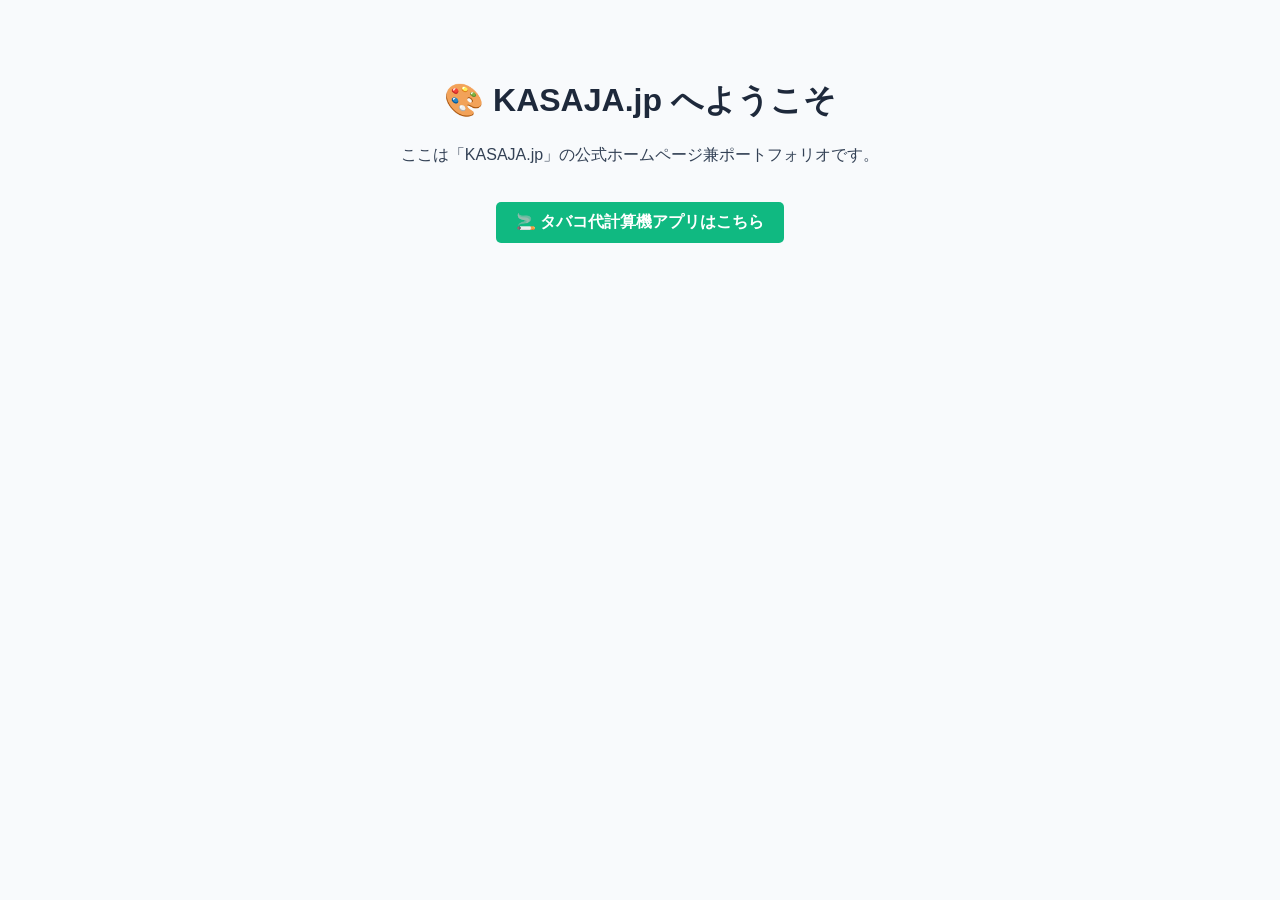
==== index.html @ 1ca85ca2 "Update and rename 大元.index.html to index.html" ====
<!DOCTYPE html>
<html lang="ja">
<head>
    <meta charset="UTF-8">
    <meta name="viewport" content="width=device-width, initial-scale=1.0">
    <title>KASAJA.jp | かさじゃ オフィシャルサイト</title>
    <style>
        body { font-family: sans-serif; background: #f8fafc; color: #334155; text-align: center; padding: 50px; }
        h1 { color: #1e293b; }
        .btn { display: inline-block; padding: 10px 20px; background: #10b981; color: white; text-decoration: none; border-radius: 5px; margin-top: 20px; font-weight: bold; }
    </style>
</head>
<body>
    <h1>🎨 KASAJA.jp へようこそ</h1>
    <p>ここは「KASAJA.jp」の公式ホームページ兼ポートフォリオです。</p>
    
    <a href="https://kasajajp.github.io/tobacco_healthcare_hp/" class="btn">🚬 タバコ代計算機アプリはこちら</a>
</body>
</html>
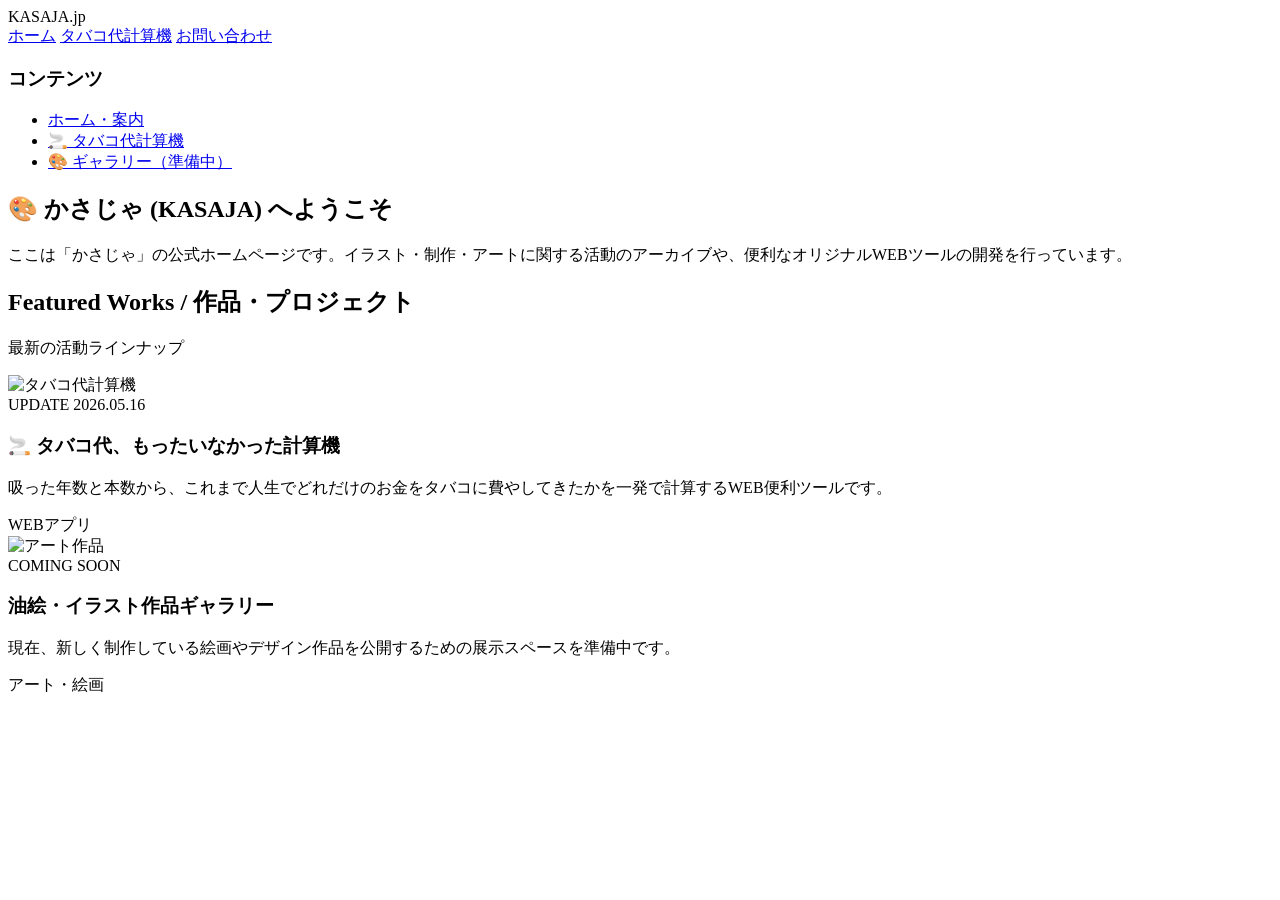
==== commit 6e05f387: "Refactor index.html structure and add header" ====
--- a/index.html
+++ b/index.html
@@ -4,16 +4,73 @@
     <meta charset="UTF-8">
     <meta name="viewport" content="width=device-width, initial-scale=1.0">
     <title>KASAJA.jp | かさじゃ オフィシャルサイト</title>
-    <style>
-        body { font-family: sans-serif; background: #f8fafc; color: #334155; text-align: center; padding: 50px; }
-        h1 { color: #1e293b; }
-        .btn { display: inline-block; padding: 10px 20px; background: #10b981; color: white; text-decoration: none; border-radius: 5px; margin-top: 20px; font-weight: bold; }
-    </style>
+    <link rel="stylesheet" href="style.css">
+    <script async src="https://pagead2.googlesyndication.com/pagead/js/adsbygoogle.js?client=ca-pub-1519450328099864" crossorigin="anonymous"></script>
 </head>
 <body>
-    <h1>🎨 KASAJA.jp へようこそ</h1>
-    <p>ここは「KASAJA.jp」の公式ホームページ兼ポートフォリオです。</p>
-    
-    <a href="https://kasajajp.github.io/tobacco_healthcare_hp/" class="btn">🚬 タバコ代計算機アプリはこちら</a>
+
+    <header>
+        <div class="header-container">
+            <div class="logo">KASAJA.jp</div>
+            <nav>
+                <a href="#">ホーム</a>
+                <a href="https://kasajajp.github.io/tobacco_healthcare_hp/">タバコ代計算機</a>
+                <a href="#">お問い合わせ</a>
+            </nav>
+        </div>
+    </header>
+
+    <div class="wrapper">
+        
+        <aside class="sidebar">
+            <h3>コンテンツ</h3>
+            <ul>
+                <li><a href="#" class="active">ホーム・案内</a></li>
+                <li><a href="https://kasajajp.github.io/tobacco_healthcare_hp/">🚬 タバコ代計算機</a></li>
+                <li><a href="#">🎨 ギャラリー（準備中）</a></li>
+            </ul>
+        </aside>
+
+        <main class="main-content">
+            
+            <section class="profile-section">
+                <h2>🎨 かさじゃ (KASAJA) へようこそ</h2>
+                <p class="intro-text">
+                    ここは「かさじゃ」の公式ホームページです。イラスト・制作・アートに関する活動のアーカイブや、便利なオリジナルWEBツールの開発を行っています。
+                </p>
+            </section>
+
+            <h2>Featured Works / 作品・プロジェクト</h2>
+            <p class="count">最新の活動ラインナップ</p>
+
+            <div class="card-grid">
+                <article class="card" onclick="location.href='https://kasajajp.github.io/tobacco_healthcare_hp/'">
+                    <div class="card-img-wrapper">
+                        <img src="https://via.placeholder.com/300x180/10b981/ffffff?text=Cigarette+Calculator" alt="タバコ代計算機">
+                    </div>
+                    <div class="card-content">
+                        <span class="date">UPDATE 2026.05.16</span>
+                        <h3 class="card-title">🚬 タバコ代、もったいなかった計算機</h3>
+                        <p class="card-text">吸った年数と本数から、これまで人生でどれだけのお金をタバコに費やしてきたかを一発で計算するWEB便利ツールです。</p>
+                        <span class="tag">WEBアプリ</span>
+                    </div>
+                </article>
+
+                <article class="card">
+                    <div class="card-img-wrapper">
+                        <img src="https://via.placeholder.com/300x180/ddd/999?text=Artwork+Archive" alt="アート作品">
+                    </div>
+                    <div class="card-content">
+                        <span class="date">COMING SOON</span>
+                        <h3 class="card-title">油絵・イラスト作品ギャラリー</h3>
+                        <p class="card-text">現在、新しく制作している絵画やデザイン作品を公開するための展示スペースを準備中です。</p>
+                        <span class="tag">アート・絵画</span>
+                    </div>
+                </article>
+            </div>
+        </main>
+
+    </div>
+
 </body>
 </html>
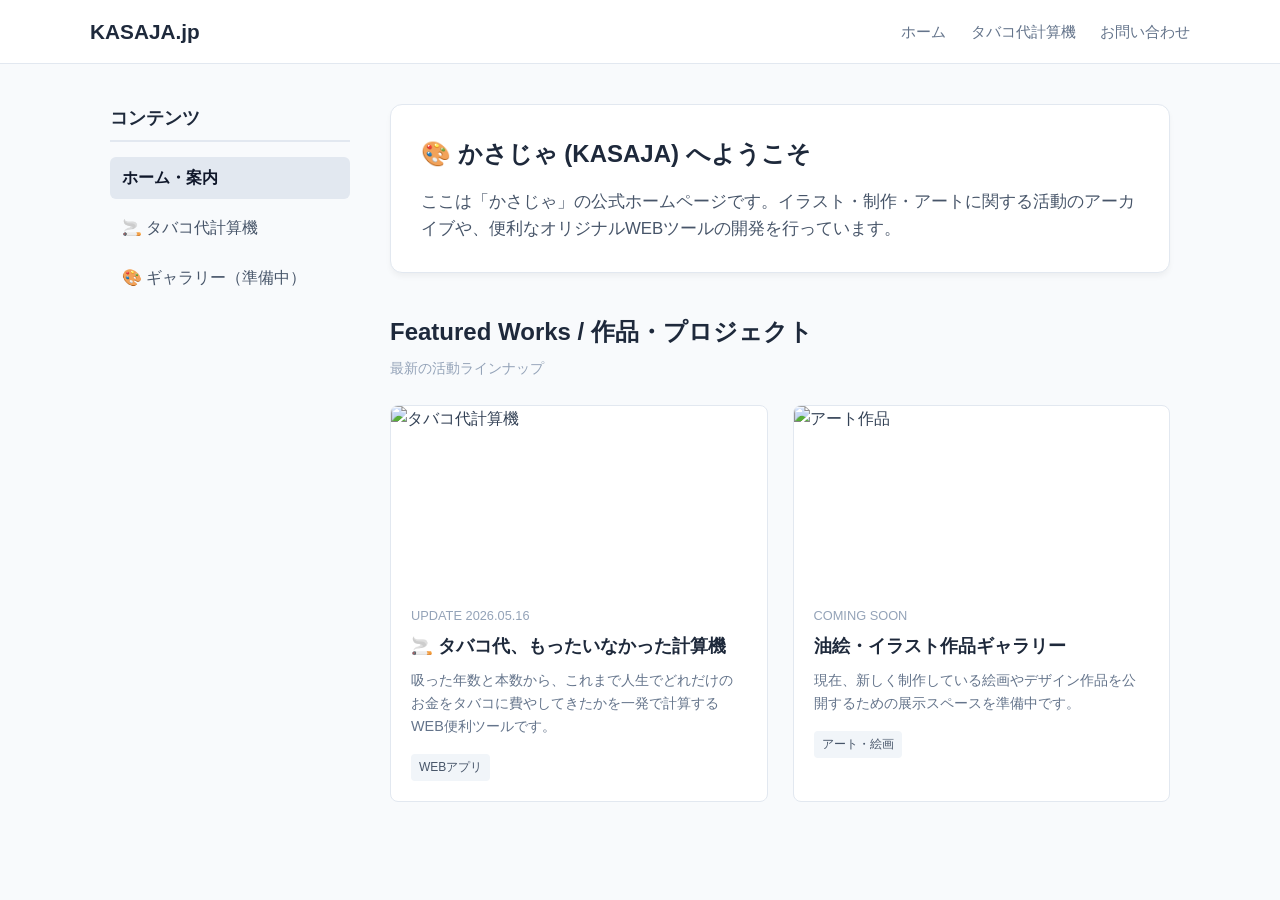
==== commit dadd6ff1: "Update index.html" ====
--- a/index.html
+++ b/index.html
@@ -11,10 +11,10 @@
 
     <header>
         <div class="header-container">
-            <div class="logo">KASAJA.jp</div>
+            <div class="logo"><a href="index.html">KASAJA.jp</a></div>
             <nav>
-                <a href="#">ホーム</a>
-                <a href="https://kasajajp.github.io/tobacco_healthcare_hp/">タバコ代計算機</a>
+                <a href="index.html">ホーム</a>
+                <a href="https://kasajajp.github.io/tobacco_healthcare/">タバコ代計算機</a>
                 <a href="#">お問い合わせ</a>
             </nav>
         </div>
@@ -25,8 +25,8 @@
         <aside class="sidebar">
             <h3>コンテンツ</h3>
             <ul>
-                <li><a href="#" class="active">ホーム・案内</a></li>
-                <li><a href="https://kasajajp.github.io/tobacco_healthcare_hp/">🚬 タバコ代計算機</a></li>
+                <li><a href="index.html" class="active">ホーム・案内</a></li>
+                <li><a href="https://kasajajp.github.io/tobacco_healthcare/">🚬 タバコ代計算機</a></li>
                 <li><a href="#">🎨 ギャラリー（準備中）</a></li>
             </ul>
         </aside>
@@ -44,7 +44,7 @@
             <p class="count">最新の活動ラインナップ</p>
 
             <div class="card-grid">
-                <article class="card" onclick="location.href='https://kasajajp.github.io/tobacco_healthcare_hp/'">
+                <article class="card" onclick="location.href='https://kasajajp.github.io/tobacco_healthcare/'">
                     <div class="card-img-wrapper">
                         <img src="https://via.placeholder.com/300x180/10b981/ffffff?text=Cigarette+Calculator" alt="タバコ代計算機">
                     </div>
--- a/style.css
+++ b/style.css
@@ -0,0 +1,191 @@
+/* 全体のリセットと共通設定 */
+* {
+    box-sizing: border-box;
+    margin: 0;
+    padding: 0;
+}
+body {
+    font-family: 'Helvetica Neue', Arial, sans-serif;
+    background-color: #f8fafc;
+    color: #334155;
+    line-height: 1.6;
+}
+a {
+    text-decoration: none;
+    color: inherit;
+}
+
+/* ヘッダーのデザイン */
+header {
+    background-color: #ffffff;
+    border-bottom: 1px solid #e2e8f0;
+    padding: 15px 20px;
+    position: sticky;
+    top: 0;
+    z-index: 100;
+}
+.header-container {
+    max-width: 1100px;
+    margin: 0 auto;
+    display: flex;
+    justify-content: space-between;
+    align-items: center;
+}
+.logo {
+    font-size: 1.3rem;
+    font-weight: bold;
+    color: #1e293b;
+}
+nav a {
+    margin-left: 20px;
+    font-size: 0.95rem;
+    color: #64748b;
+    font-weight: 500;
+}
+nav a:hover {
+    color: #0f172a;
+}
+
+/* 左右分割（2カラム）のレイアウト構造 */
+.wrapper {
+    max-width: 1100px;
+    margin: 40px auto;
+    padding: 0 20px;
+    display: flex;
+    gap: 40px;
+}
+
+/* 左側サイドバー（メニュー） */
+.sidebar {
+    width: 240px;
+    flex-shrink: 0;
+}
+.sidebar h3 {
+    font-size: 1.1rem;
+    color: #1e293b;
+    margin-bottom: 15px;
+    padding-bottom: 8px;
+    border-bottom: 2px solid #e2e8f0;
+}
+.sidebar ul {
+    list-style: none;
+}
+.sidebar li {
+    margin-bottom: 8px;
+}
+.sidebar a {
+    display: block;
+    padding: 8px 12px;
+    border-radius: 6px;
+    color: #475569;
+}
+.sidebar a:hover, .sidebar a.active {
+    background-color: #e2e8f0;
+    color: #0f172a;
+    font-weight: bold;
+}
+
+/* 右側メインコンテンツ */
+.main-content {
+    flex-grow: 1;
+}
+.main-content h2 {
+    font-size: 1.5rem;
+    color: #1e293b;
+    margin-bottom: 5px;
+}
+.count {
+    font-size: 0.9rem;
+    color: #94a3b8;
+    margin-bottom: 25px;
+}
+
+/* ウェルカムエリア */
+.profile-section {
+    background-color: #ffffff;
+    border: 1px solid #e2e8f0;
+    border-radius: 12px;
+    padding: 30px;
+    margin-bottom: 40px;
+    box-shadow: 0 4px 6px -1px rgba(0, 0, 0, 0.05);
+}
+.intro-text {
+    margin-top: 15px;
+    color: #475569;
+    font-size: 1.05rem;
+}
+
+/* 記事カードを並べるグリッド（2列に並べる） */
+.card-grid {
+    display: grid;
+    grid-template-columns: repeat(2, 1fr);
+    gap: 25px;
+}
+
+/* 記事カード単体のデザイン */
+.card {
+    background-color: #ffffff;
+    border: 1px solid #e2e8f0;
+    border-radius: 8px;
+    overflow: hidden;
+    transition: transform 0.2s, box-shadow 0.2s;
+}
+.card:hover {
+    transform: translateY(-4px);
+    box-shadow: 0 10px 20px rgba(0,0,0,0.05);
+    cursor: pointer;
+}
+.card-img-wrapper img {
+    width: 100%;
+    height: 180px;
+    object-fit: cover;
+    display: block;
+}
+.card-content {
+    padding: 20px;
+}
+.date {
+    display: block;
+    font-size: 0.8rem;
+    color: #94a3b8;
+    margin-bottom: 8px;
+}
+.card-title {
+    font-size: 1.1rem;
+    color: #1e293b;
+    margin-bottom: 10px;
+    line-height: 1.4;
+}
+.card-text {
+    font-size: 0.9rem;
+    color: #64748b;
+    margin-bottom: 15px;
+    display: -webkit-box;
+    -webkit-line-clamp: 3;
+    -webkit-box-orient: vertical;
+    overflow: hidden;
+}
+.tag {
+    display: inline-block;
+    background-color: #f1f5f9;
+    color: #475569;
+    font-size: 0.75rem;
+    padding: 4px 8px;
+    border-radius: 4px;
+    font-weight: 500;
+}
+
+/* 📱 スマートフォン用の設定 */
+@media (max-width: 768px) {
+    .wrapper {
+        flex-direction: column;
+        margin: 20px auto;
+        gap: 25px;
+    }
+    .sidebar {
+        width: 100%;
+    }
+    .card-grid {
+        grid-template-columns: 1fr;
+    }
+}
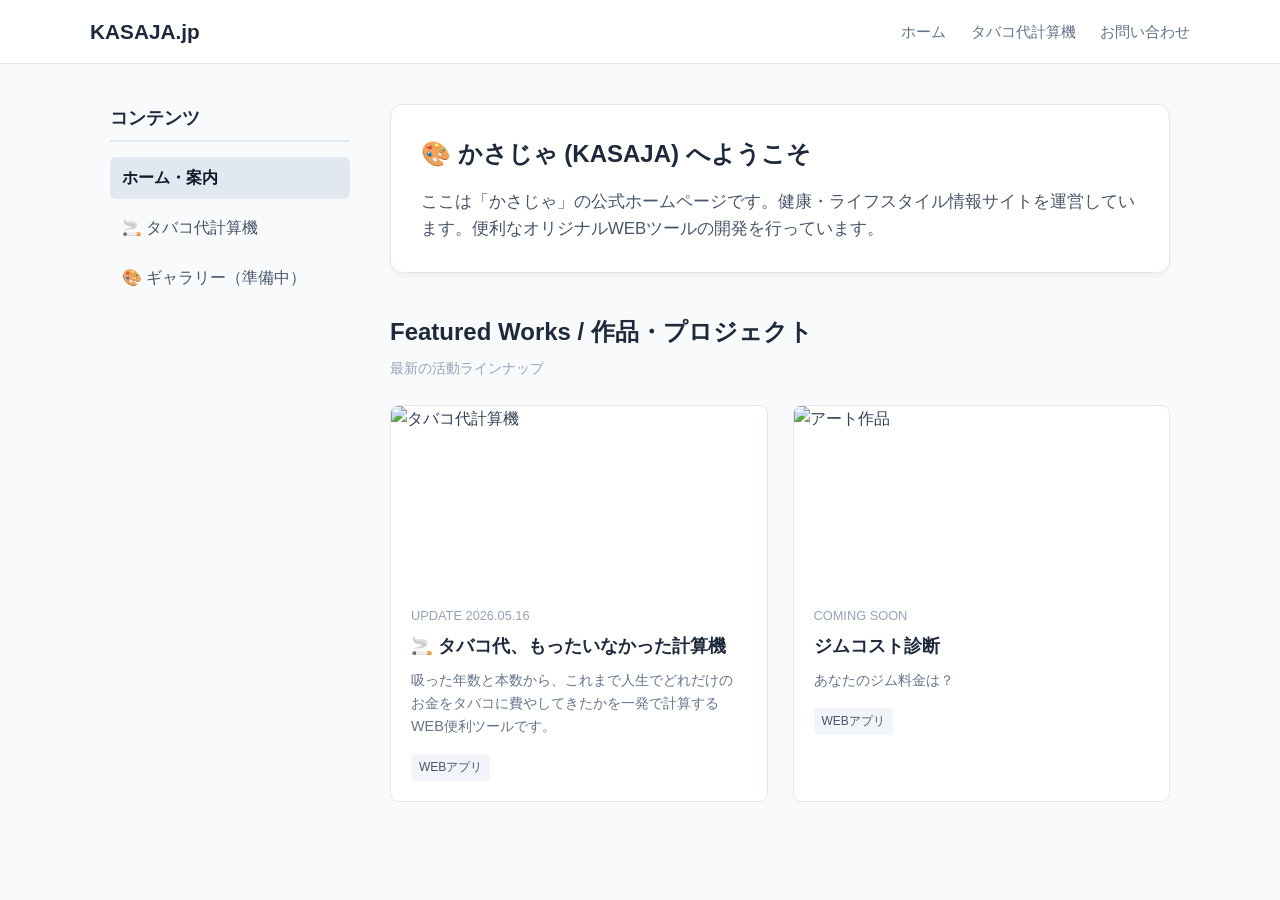
==== commit 3e5bd684: "Update homepage content and featured works section" ====
--- a/index.html
+++ b/index.html
@@ -36,7 +36,7 @@
             <section class="profile-section">
                 <h2>🎨 かさじゃ (KASAJA) へようこそ</h2>
                 <p class="intro-text">
-                    ここは「かさじゃ」の公式ホームページです。イラスト・制作・アートに関する活動のアーカイブや、便利なオリジナルWEBツールの開発を行っています。
+                    ここは「かさじゃ」の公式ホームページです。健康・ライフスタイル情報サイトを運営しています。便利なオリジナルWEBツールの開発を行っています。
                 </p>
             </section>
 
@@ -56,15 +56,15 @@
                     </div>
                 </article>
 
-                <article class="card">
+                <article class="card" onclick="location.href='https://kasajajp.github.io/tobacco_healthcare_hp/'">
                     <div class="card-img-wrapper">
                         <img src="https://via.placeholder.com/300x180/ddd/999?text=Artwork+Archive" alt="アート作品">
                     </div>
                     <div class="card-content">
                         <span class="date">COMING SOON</span>
-                        <h3 class="card-title">油絵・イラスト作品ギャラリー</h3>
-                        <p class="card-text">現在、新しく制作している絵画やデザイン作品を公開するための展示スペースを準備中です。</p>
-                        <span class="tag">アート・絵画</span>
+                        <h3 class="card-title">ジムコスト診断</h3>
+                        <p class="card-text">あなたのジム料金は？</p>
+                        <span class="tag">WEBアプリ</span>
                     </div>
                 </article>
             </div>
